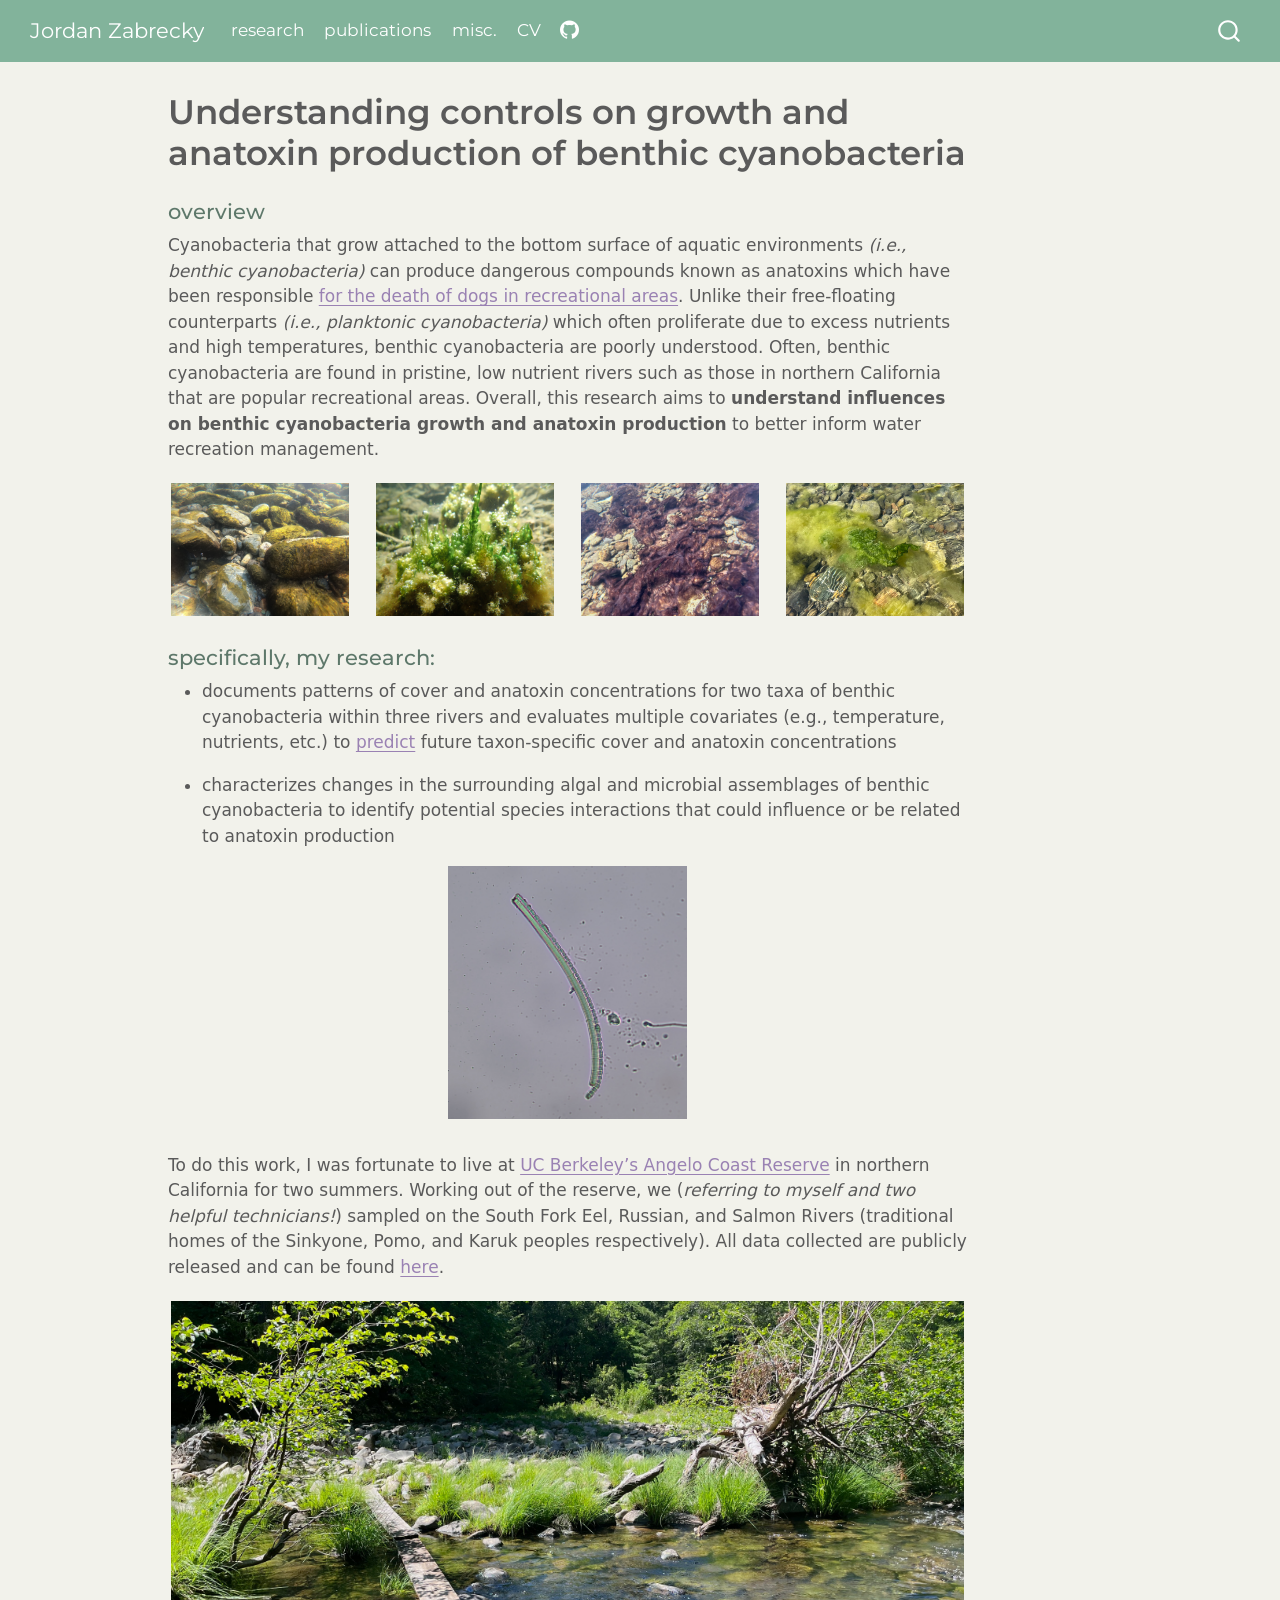
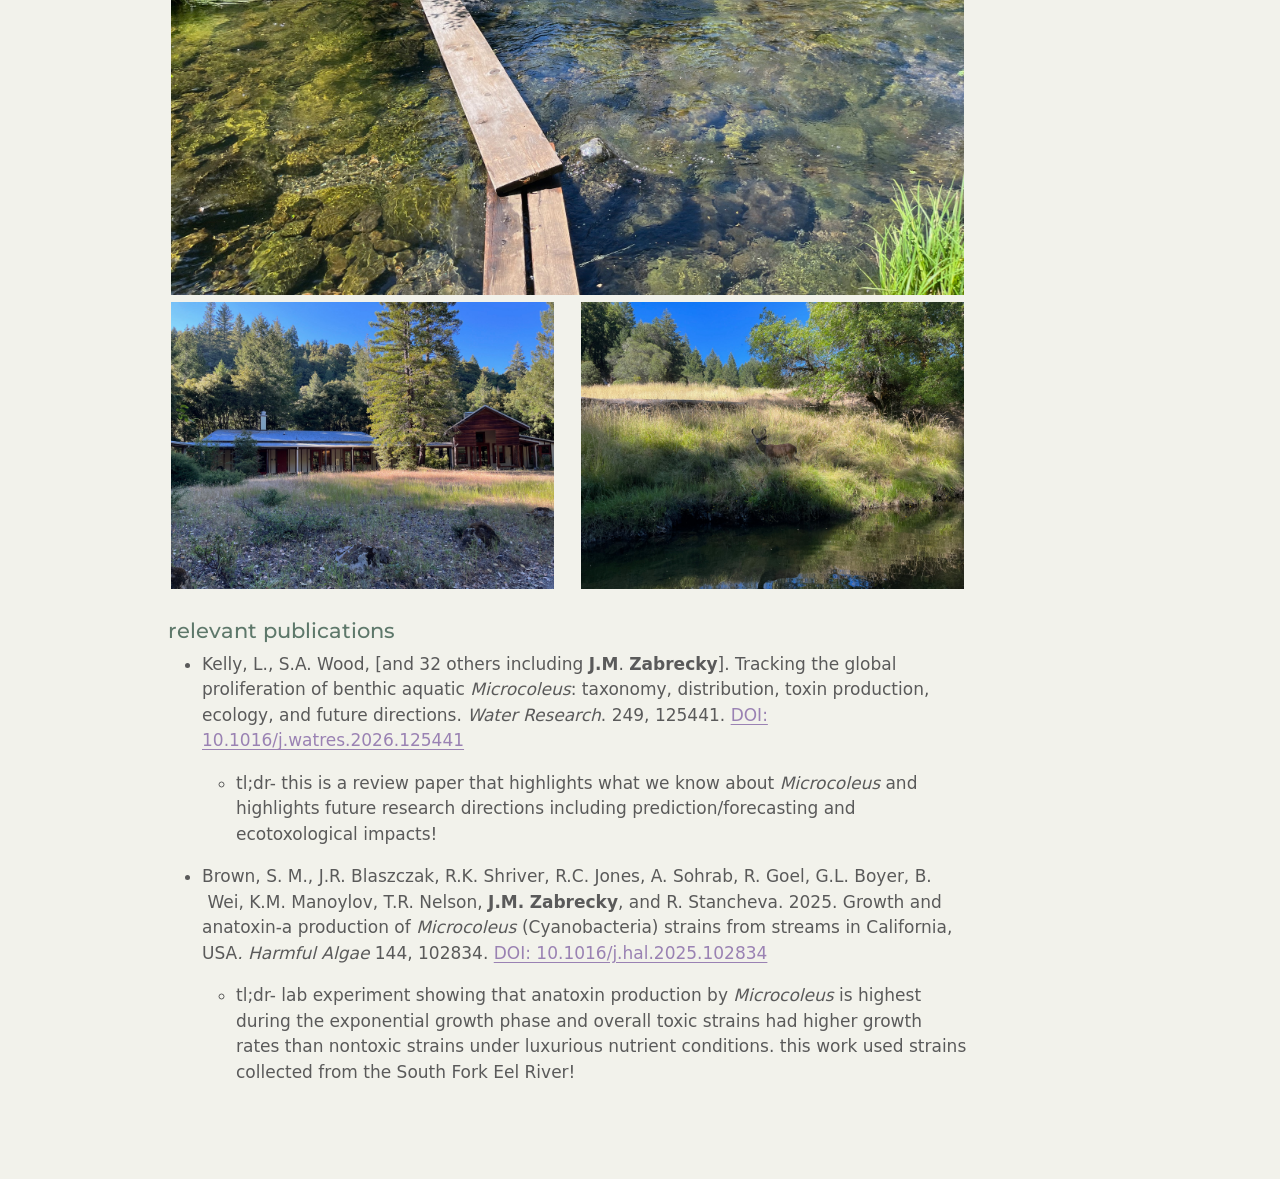
==== docs/research/benthic_cyanos_atx/index.html @ 1bb2088d "website upload" ====
<!DOCTYPE html>
<html xmlns="http://www.w3.org/1999/xhtml" lang="en" xml:lang="en"><head>

<meta charset="utf-8">
<meta name="generator" content="quarto-1.9.37">

<meta name="viewport" content="width=device-width, initial-scale=1.0, user-scalable=yes">


<title>Understanding controls on growth and anatoxin production of benthic cyanobacteria – Jordan Zabrecky</title>
<style>
/* Default styles provided by pandoc.
** See https://pandoc.org/MANUAL.html#variables-for-html for config info.
*/
code{white-space: pre-wrap;}
span.smallcaps{font-variant: small-caps;}
div.columns{display: flex; gap: min(4vw, 1.5em);}
div.column{flex: auto; overflow-x: auto;}
div.hanging-indent{margin-left: 1.5em; text-indent: -1.5em;}
ul.task-list{list-style: none;}
ul.task-list li input[type="checkbox"] {
  width: 0.8em;
  margin: 0 0.8em 0.2em -1em; /* quarto-specific, see https://github.com/quarto-dev/quarto-cli/issues/4556 */ 
  vertical-align: middle;
}
</style>


<script src="../../site_libs/quarto-nav/quarto-nav.js"></script>
<script src="../../site_libs/quarto-nav/headroom.min.js"></script>
<script src="../../site_libs/clipboard/clipboard.min.js"></script>
<script src="../../site_libs/quarto-search/autocomplete.umd.js"></script>
<script src="../../site_libs/quarto-search/fuse.min.js"></script>
<script src="../../site_libs/quarto-search/quarto-search.js"></script>
<meta name="quarto:offset" content="../../">
<link href="../../images/cosmarium_icon.png" rel="icon" type="image/png">
<script src="../../site_libs/quarto-html/quarto.js" type="module"></script>
<script src="../../site_libs/quarto-html/tabsets/tabsets.js" type="module"></script>
<script src="../../site_libs/quarto-html/popper.min.js"></script>
<script src="../../site_libs/quarto-html/tippy.umd.min.js"></script>
<script src="../../site_libs/quarto-html/anchor.min.js"></script>
<link href="../../site_libs/quarto-html/tippy.css" rel="stylesheet">
<link href="../../site_libs/quarto-html/quarto-syntax-highlighting-7f8f88aac4f3542376d5c11b86a4c14d.css" rel="stylesheet" id="quarto-text-highlighting-styles">
<script src="../../site_libs/bootstrap/bootstrap.min.js"></script>
<link href="../../site_libs/bootstrap/bootstrap-icons.css" rel="stylesheet">
<link href="../../site_libs/bootstrap/bootstrap-3b8d7bf705b53ce756fde6bfeed96a06.min.css" rel="stylesheet" append-hash="true" id="quarto-bootstrap" data-mode="light">
<script src="../../site_libs/quarto-contrib/glightbox/glightbox.min.js"></script>
<link href="../../site_libs/quarto-contrib/glightbox/glightbox.min.css" rel="stylesheet">
<link href="../../site_libs/quarto-contrib/glightbox/lightbox.css" rel="stylesheet">
<script id="quarto-search-options" type="application/json">{
  "location": "navbar",
  "copy-button": false,
  "collapse-after": 3,
  "panel-placement": "end",
  "type": "overlay",
  "limit": 50,
  "keyboard-shortcut": [
    "f",
    "/",
    "s"
  ],
  "show-item-context": false,
  "language": {
    "search-no-results-text": "No results",
    "search-matching-documents-text": "matching documents",
    "search-copy-link-title": "Copy link to search",
    "search-hide-matches-text": "Hide additional matches",
    "search-more-match-text": "more match in this document",
    "search-more-matches-text": "more matches in this document",
    "search-clear-button-title": "Clear",
    "search-text-placeholder": "",
    "search-detached-cancel-button-title": "Cancel",
    "search-submit-button-title": "Submit",
    "search-label": "Search"
  }
}</script>


<link rel="stylesheet" href="../../styles.css">
</head>

<body class="nav-fixed quarto-light">

<div id="quarto-search-results"></div>
  <header id="quarto-header" class="headroom fixed-top">
    <nav class="navbar navbar-expand-lg " data-bs-theme="dark">
      <div class="navbar-container container-fluid">
      <div class="navbar-brand-container mx-auto">
    <a class="navbar-brand" href="../../index.html">
    <span class="navbar-title">Jordan Zabrecky</span>
    </a>
  </div>
            <div id="quarto-search" class="" title="Search"></div>
          <button class="navbar-toggler" type="button" data-bs-toggle="collapse" data-bs-target="#navbarCollapse" aria-controls="navbarCollapse" role="menu" aria-expanded="false" aria-label="Toggle navigation" onclick="if (window.quartoToggleHeadroom) { window.quartoToggleHeadroom(); }">
  <span class="navbar-toggler-icon"></span>
</button>
          <div class="collapse navbar-collapse" id="navbarCollapse">
            <ul class="navbar-nav navbar-nav-scroll me-auto">
  <li class="nav-item">
    <a class="nav-link" href="../../research.html"> 
<span class="menu-text">research</span></a>
  </li>  
  <li class="nav-item">
    <a class="nav-link" href="../../publications.html"> 
<span class="menu-text">publications</span></a>
  </li>  
  <li class="nav-item">
    <a class="nav-link" href="../../misc.html"> 
<span class="menu-text">misc.</span></a>
  </li>  
  <li class="nav-item">
    <a class="nav-link" href="../../cv/JordanZabrecky_CV.pdf"> 
<span class="menu-text">CV</span></a>
  </li>  
  <li class="nav-item compact">
    <a class="nav-link" href="https://github.com/jzabrecky" target="_blank"> <i class="bi bi-github" role="img">
</i> 
<span class="menu-text"></span></a>
  </li>  
</ul>
          </div> <!-- /navcollapse -->
            <div class="quarto-navbar-tools">
</div>
      </div> <!-- /container-fluid -->
    </nav>
</header>
<!-- content -->
<div id="quarto-content" class="quarto-container page-columns page-rows-contents page-layout-article page-navbar">
<!-- sidebar -->
<!-- margin-sidebar -->
    <div id="quarto-margin-sidebar" class="sidebar margin-sidebar zindex-bottom">
        
    </div>
<!-- main -->
<main class="content" id="quarto-document-content">

<header id="title-block-header" class="quarto-title-block default">
<div class="quarto-title">
<h1 class="title">Understanding controls on growth and anatoxin production of benthic cyanobacteria</h1>
</div>



<div class="quarto-title-meta">

    
  
    
  </div>
  


</header>


<section id="overview" class="level4">
<h4 class="anchored" data-anchor-id="overview">overview</h4>
<p>Cyanobacteria that grow attached to the bottom surface of aquatic environments <em>(i.e., benthic cyanobacteria)</em> can produce dangerous compounds known as anatoxins which have been responsible <a href="https://www.pnas.org/doi/10.1073/pnas.2407913121">for the death of dogs in recreational areas</a>. Unlike their free-floating counterparts <em>(i.e., planktonic cyanobacteria)</em> which often proliferate due to excess nutrients and high temperatures, benthic cyanobacteria are poorly understood. Often, benthic cyanobacteria are found in pristine, low nutrient rivers such as those in northern California that are popular recreational areas. Overall, this research aims to <strong>understand influences on benthic cyanobacteria growth and anatoxin production</strong> to better inform water recreation management.</p>
<div class="quarto-layout-panel" data-layout="[[1, 1, 1, 1]]">
<div class="quarto-layout-row">
<div class="quarto-layout-cell" style="flex-basis: 25.0%;justify-content: center;">
<p><a href="images/microcoleus1.jpeg" class="lightbox" data-gallery="BC" data-glightbox="description: .lightbox-desc-1;"><img src="images/microcoleus1.jpeg" class="img-fluid"></a></p>
</div>
<div class="quarto-layout-cell" style="flex-basis: 25.0%;justify-content: center;">
<p><a href="images/anabaena1.jpeg" class="lightbox" data-gallery="BC" data-glightbox="description: .lightbox-desc-2;"><img src="images/anabaena1.jpeg" class="img-fluid"></a></p>
</div>
<div class="quarto-layout-cell" style="flex-basis: 25.0%;justify-content: center;">
<p><a href="images/microcoleus2.jpeg" class="lightbox" data-gallery="BC" data-glightbox="description: .lightbox-desc-3;"><img src="images/microcoleus2.jpeg" class="img-fluid"></a></p>
</div>
<div class="quarto-layout-cell" style="flex-basis: 25.0%;justify-content: center;">
<p><a href="images/anabaena2.jpeg" class="lightbox" data-gallery="BC" data-glightbox="description: .lightbox-desc-4;"><img src="images/anabaena2.jpeg" class="img-fluid"></a></p>
</div>
</div>
</div>
</section>
<section id="specifically-my-research" class="level4">
<h4 class="anchored" data-anchor-id="specifically-my-research">specifically, my research:</h4>
<ul>
<li><p>documents patterns of cover and anatoxin concentrations for two taxa of benthic cyanobacteria within three rivers and evaluates multiple covariates (e.g., temperature, nutrients, etc.) to <a href="./research/forecasting_cyanos/">predict</a> future taxon-specific cover and anatoxin concentrations</p></li>
<li><p>characterizes changes in the surrounding algal and microbial assemblages of benthic cyanobacteria to identify potential species interactions that could influence or be related to anatoxin production</p></li>
</ul>
<div class="quarto-figure quarto-figure-center">
<figure class="figure">
<p><a href="images/microscopy.jpeg" class="lightbox" data-gallery="quarto-lightbox-gallery-5" data-glightbox="description: .lightbox-desc-5;"><img src="images/microscopy.jpeg" class="img-fluid quarto-figure quarto-figure-center figure-img" style="width:30.0%"></a></p>
</figure>
</div>
<p>To do this work, I was fortunate to live at <a href="https://angelo.ucnrs.org/">UC Berkeley’s Angelo Coast Reserve</a> in northern California for two summers. Working out of the reserve, we (<em>referring to myself and two helpful technicians!</em>) sampled on the South Fork Eel, Russian, and Salmon Rivers (traditional homes of the Sinkyone, Pomo, and Karuk peoples respectively). All data collected are publicly released and can be found <a href="https://portal.edirepository.org/nis/mapbrowse?packageid=edi.1974.3">here</a>.</p>
<div class="quarto-layout-panel" data-layout="[[1], [1, 1]]">
<div class="quarto-layout-row">
<div class="quarto-layout-cell" style="flex-basis: 100.0%;justify-content: center;">
<p><a href="images/angelo_hike.jpeg" class="lightbox" data-gallery="angelo" data-glightbox="description: .lightbox-desc-6;"><img src="images/angelo_hike.jpeg" class="img-fluid"></a></p>
</div>
</div>
<div class="quarto-layout-row">
<div class="quarto-layout-cell" style="flex-basis: 50.0%;justify-content: center;">
<p><a href="images/angelo_lab.jpeg" class="lightbox" data-gallery="angelo" data-glightbox="description: .lightbox-desc-7;"><img src="images/angelo_lab.jpeg" class="img-fluid"></a></p>
</div>
<div class="quarto-layout-cell" style="flex-basis: 50.0%;justify-content: center;">
<p><a href="images/angelo_deer.jpeg" class="lightbox" data-gallery="angelo" data-glightbox="description: .lightbox-desc-8;"><img src="images/angelo_deer.jpeg" class="img-fluid"></a></p>
</div>
</div>
</div>
</section>
<section id="relevant-publications" class="level4">
<h4 class="anchored" data-anchor-id="relevant-publications">relevant publications</h4>
<ul>
<li><p>Kelly, L., S.A. Wood, [and 32 others including <strong>J.M</strong>. <strong>Zabrecky</strong>]. Tracking the global proliferation of benthic aquatic <em>Microcoleus</em>: taxonomy, distribution, toxin production, ecology, and future directions. <em>Water Research</em>. 249, 125441. <a href="https://doi.org/10.1016/j.watres.2026.125441">DOI: 10.1016/j.watres.2026.125441</a></p>
<ul>
<li>tl;dr- this is a review paper that highlights what we know about <i>Microcoleus</i> and highlights future research directions including prediction/forecasting and ecotoxological impacts!</li>
</ul></li>
<li><p>Brown, S. M., J.R. Blaszczak, R.K. Shriver, R.C. Jones, A. Sohrab, R. Goel, G.L. Boyer, B. &nbsp;Wei, K.M. Manoylov, T.R. Nelson, <strong>J.M.</strong> <strong>Zabrecky</strong>, and R. Stancheva. 2025. Growth and anatoxin-a production of <em>Microcoleus</em> (Cyanobacteria) strains from streams in California, USA<em>. Harmful Algae</em> 144, 102834. <a href="https://doi.org/10.1016/j.hal.2025.102834">DOI: 10.1016/j.hal.2025.102834</a></p>
<ul>
<li>tl;dr- lab experiment showing that anatoxin production by <em>Microcoleus</em> is highest during the exponential growth phase and overall toxic strains had higher growth rates than nontoxic strains under luxurious nutrient conditions. this work used strains collected from the South Fork Eel River!</li>
</ul></li>
</ul>


<div class="hidden" aria-hidden="true">
<div class="glightbox-desc lightbox-desc-1">
<p><em>Microcoleus</em> mats in the Salmon River, CA</p>
</div>
<div class="glightbox-desc lightbox-desc-2">
<p><em>Anabaena</em> (green towers) growing on <em>Cladophora</em> (a genus of green algae- <em>the fuzzy stuff on the bottom!</em>) in the South Fork Eel River, CA</p>
</div>
<div class="glightbox-desc lightbox-desc-3">
<p><em>Microcoleus</em> mats in the South Fork Eel River, CA</p>
</div>
<div class="glightbox-desc lightbox-desc-4">
<p><em>Anabaena</em> (emerald green) on <em>Cladophora</em> (genus of green algae) in the South Fork Eel River, CA</p>
</div>
<div class="glightbox-desc lightbox-desc-5">
<p><em>Microcoleus</em> and <em>Anabaena</em> filaments co-existing … in harmony?!</p>
</div>
<div class="glightbox-desc lightbox-desc-6">
<p>Wooden DIY bridge across the an early portion of South Fork Eel River at the Angelo Reserve</p>
</div>
<div class="glightbox-desc lightbox-desc-7">
<p>Lab Facilities at the Angelo Reserve</p>
</div>
<div class="glightbox-desc lightbox-desc-8">
<p>A young deer that would often hang out with me at a swimming hole at the Angelo Reserve in 2022</p>
</div>
</div>
</section>

</main> <!-- /main -->
<script id="quarto-html-after-body" type="application/javascript">
  window.document.addEventListener("DOMContentLoaded", function (event) {
    const icon = "";
    const anchorJS = new window.AnchorJS();
    anchorJS.options = {
      placement: 'right',
      icon: icon
    };
    anchorJS.add('.anchored');
    const isCodeAnnotation = (el) => {
      for (const clz of el.classList) {
        if (clz.startsWith('code-annotation-')) {                     
          return true;
        }
      }
      return false;
    }
    const onCopySuccess = function(e) {
      // button target
      const button = e.trigger;
      // don't keep focus
      button.blur();
      // flash "checked"
      button.classList.add('code-copy-button-checked');
      var currentTitle = button.getAttribute("title");
      button.setAttribute("title", "Copied!");
      let tooltip;
      if (window.bootstrap) {
        button.setAttribute("data-bs-toggle", "tooltip");
        button.setAttribute("data-bs-placement", "left");
        button.setAttribute("data-bs-title", "Copied!");
        tooltip = new bootstrap.Tooltip(button, 
          { trigger: "manual", 
            customClass: "code-copy-button-tooltip",
            offset: [0, -8]});
        tooltip.show();    
      }
      setTimeout(function() {
        if (tooltip) {
          tooltip.hide();
          button.removeAttribute("data-bs-title");
          button.removeAttribute("data-bs-toggle");
          button.removeAttribute("data-bs-placement");
        }
        button.setAttribute("title", currentTitle);
        button.classList.remove('code-copy-button-checked');
      }, 1000);
      // clear code selection
      e.clearSelection();
    }
    const getTextToCopy = function(trigger) {
      const outerScaffold = trigger.parentElement.cloneNode(true);
      const codeEl = outerScaffold.querySelector('code');
      for (const childEl of codeEl.children) {
        if (isCodeAnnotation(childEl)) {
          childEl.remove();
        }
      }
      return codeEl.innerText;
    }
    const clipboard = new window.ClipboardJS('.code-copy-button:not([data-in-quarto-modal])', {
      text: getTextToCopy
    });
    clipboard.on('success', onCopySuccess);
    if (window.document.getElementById('quarto-embedded-source-code-modal')) {
      const clipboardModal = new window.ClipboardJS('.code-copy-button[data-in-quarto-modal]', {
        text: getTextToCopy,
        container: window.document.getElementById('quarto-embedded-source-code-modal')
      });
      clipboardModal.on('success', onCopySuccess);
    }
      var localhostRegex = new RegExp(/^(?:http|https):\/\/localhost\:?[0-9]*\//);
      var mailtoRegex = new RegExp(/^mailto:/);
        var filterRegex = new RegExp('/' + window.location.host + '/');
      var isInternal = (href) => {
          return filterRegex.test(href) || localhostRegex.test(href) || mailtoRegex.test(href);
      }
      // Inspect non-navigation links and adorn them if external
     var links = window.document.querySelectorAll('a[href]:not(.nav-link):not(.navbar-brand):not(.toc-action):not(.sidebar-link):not(.sidebar-item-toggle):not(.pagination-link):not(.no-external):not([aria-hidden]):not(.dropdown-item):not(.quarto-navigation-tool):not(.about-link)');
      for (var i=0; i<links.length; i++) {
        const link = links[i];
        if (!isInternal(link.href)) {
          // undo the damage that might have been done by quarto-nav.js in the case of
          // links that we want to consider external
          if (link.dataset.originalHref !== undefined) {
            link.href = link.dataset.originalHref;
          }
        }
      }
    function tippyHover(el, contentFn, onTriggerFn, onUntriggerFn) {
      const config = {
        allowHTML: true,
        maxWidth: 500,
        delay: 100,
        arrow: false,
        appendTo: function(el) {
            return el.parentElement;
        },
        interactive: true,
        interactiveBorder: 10,
        theme: 'quarto',
        placement: 'bottom-start',
      };
      if (contentFn) {
        config.content = contentFn;
      }
      if (onTriggerFn) {
        config.onTrigger = onTriggerFn;
      }
      if (onUntriggerFn) {
        config.onUntrigger = onUntriggerFn;
      }
      window.tippy(el, config); 
    }
    const noterefs = window.document.querySelectorAll('a[role="doc-noteref"]');
    for (var i=0; i<noterefs.length; i++) {
      const ref = noterefs[i];
      tippyHover(ref, function() {
        // use id or data attribute instead here
        let href = ref.getAttribute('data-footnote-href') || ref.getAttribute('href');
        try { href = new URL(href).hash; } catch {}
        const id = href.replace(/^#\/?/, "");
        const note = window.document.getElementById(id);
        if (note) {
          return note.innerHTML;
        } else {
          return "";
        }
      });
    }
    const xrefs = window.document.querySelectorAll('a.quarto-xref');
    const processXRef = (id, note) => {
      // Strip column container classes
      const stripColumnClz = (el) => {
        el.classList.remove("page-full", "page-columns");
        if (el.children) {
          for (const child of el.children) {
            stripColumnClz(child);
          }
        }
      }
      stripColumnClz(note)
      if (id === null || id.startsWith('sec-')) {
        // Special case sections, only their first couple elements
        const container = document.createElement("div");
        if (note.children && note.children.length > 2) {
          container.appendChild(note.children[0].cloneNode(true));
          for (let i = 1; i < note.children.length; i++) {
            const child = note.children[i];
            if (child.tagName === "P" && child.innerText === "") {
              continue;
            } else {
              container.appendChild(child.cloneNode(true));
              break;
            }
          }
          if (window.Quarto?.typesetMath) {
            window.Quarto.typesetMath(container);
          }
          return container.innerHTML
        } else {
          if (window.Quarto?.typesetMath) {
            window.Quarto.typesetMath(note);
          }
          return note.innerHTML;
        }
      } else {
        // Remove any anchor links if they are present
        const anchorLink = note.querySelector('a.anchorjs-link');
        if (anchorLink) {
          anchorLink.remove();
        }
        if (window.Quarto?.typesetMath) {
          window.Quarto.typesetMath(note);
        }
        if (note.classList.contains("callout")) {
          return note.outerHTML;
        } else {
          return note.innerHTML;
        }
      }
    }
    for (var i=0; i<xrefs.length; i++) {
      const xref = xrefs[i];
      tippyHover(xref, undefined, function(instance) {
        instance.disable();
        let url = xref.getAttribute('href');
        let hash = undefined; 
        if (url.startsWith('#')) {
          hash = url;
        } else {
          try { hash = new URL(url).hash; } catch {}
        }
        if (hash) {
          const id = hash.replace(/^#\/?/, "");
          const note = window.document.getElementById(id);
          if (note !== null) {
            try {
              const html = processXRef(id, note.cloneNode(true));
              instance.setContent(html);
            } finally {
              instance.enable();
              instance.show();
            }
          } else {
            // See if we can fetch this
            fetch(url.split('#')[0])
            .then(res => res.text())
            .then(html => {
              const parser = new DOMParser();
              const htmlDoc = parser.parseFromString(html, "text/html");
              const note = htmlDoc.getElementById(id);
              if (note !== null) {
                const html = processXRef(id, note);
                instance.setContent(html);
              } 
            }).finally(() => {
              instance.enable();
              instance.show();
            });
          }
        } else {
          // See if we can fetch a full url (with no hash to target)
          // This is a special case and we should probably do some content thinning / targeting
          fetch(url)
          .then(res => res.text())
          .then(html => {
            const parser = new DOMParser();
            const htmlDoc = parser.parseFromString(html, "text/html");
            const note = htmlDoc.querySelector('main.content');
            if (note !== null) {
              // This should only happen for chapter cross references
              // (since there is no id in the URL)
              // remove the first header
              if (note.children.length > 0 && note.children[0].tagName === "HEADER") {
                note.children[0].remove();
              }
              const html = processXRef(null, note);
              instance.setContent(html);
            } 
          }).finally(() => {
            instance.enable();
            instance.show();
          });
        }
      }, function(instance) {
      });
    }
        let selectedAnnoteEl;
        const selectorForAnnotation = ( cell, annotation) => {
          let cellAttr = 'data-code-cell="' + cell + '"';
          let lineAttr = 'data-code-annotation="' +  annotation + '"';
          const selector = 'span[' + cellAttr + '][' + lineAttr + ']';
          return selector;
        }
        const selectCodeLines = (annoteEl) => {
          const doc = window.document;
          const targetCell = annoteEl.getAttribute("data-target-cell");
          const targetAnnotation = annoteEl.getAttribute("data-target-annotation");
          const annoteSpan = window.document.querySelector(selectorForAnnotation(targetCell, targetAnnotation));
          const lines = annoteSpan.getAttribute("data-code-lines").split(",");
          const lineIds = lines.map((line) => {
            return targetCell + "-" + line;
          })
          let top = null;
          let height = null;
          let parent = null;
          if (lineIds.length > 0) {
              //compute the position of the single el (top and bottom and make a div)
              const el = window.document.getElementById(lineIds[0]);
              top = el.offsetTop;
              height = el.offsetHeight;
              parent = el.parentElement.parentElement;
            if (lineIds.length > 1) {
              const lastEl = window.document.getElementById(lineIds[lineIds.length - 1]);
              const bottom = lastEl.offsetTop + lastEl.offsetHeight;
              height = bottom - top;
            }
            if (top !== null && height !== null && parent !== null) {
              // cook up a div (if necessary) and position it 
              let div = window.document.getElementById("code-annotation-line-highlight");
              if (div === null) {
                div = window.document.createElement("div");
                div.setAttribute("id", "code-annotation-line-highlight");
                div.style.position = 'absolute';
                parent.appendChild(div);
              }
              div.style.top = top - 2 + "px";
              div.style.height = height + 4 + "px";
              div.style.left = 0;
              let gutterDiv = window.document.getElementById("code-annotation-line-highlight-gutter");
              if (gutterDiv === null) {
                gutterDiv = window.document.createElement("div");
                gutterDiv.setAttribute("id", "code-annotation-line-highlight-gutter");
                gutterDiv.style.position = 'absolute';
                const codeCell = window.document.getElementById(targetCell);
                const gutter = codeCell.querySelector('.code-annotation-gutter');
                gutter.appendChild(gutterDiv);
              }
              gutterDiv.style.top = top - 2 + "px";
              gutterDiv.style.height = height + 4 + "px";
            }
            selectedAnnoteEl = annoteEl;
          }
        };
        const unselectCodeLines = () => {
          const elementsIds = ["code-annotation-line-highlight", "code-annotation-line-highlight-gutter"];
          elementsIds.forEach((elId) => {
            const div = window.document.getElementById(elId);
            if (div) {
              div.remove();
            }
          });
          selectedAnnoteEl = undefined;
        };
          // Handle positioning of the toggle
      window.addEventListener(
        "resize",
        throttle(() => {
          elRect = undefined;
          if (selectedAnnoteEl) {
            selectCodeLines(selectedAnnoteEl);
          }
        }, 10)
      );
      function throttle(fn, ms) {
      let throttle = false;
      let timer;
        return (...args) => {
          if(!throttle) { // first call gets through
              fn.apply(this, args);
              throttle = true;
          } else { // all the others get throttled
              if(timer) clearTimeout(timer); // cancel #2
              timer = setTimeout(() => {
                fn.apply(this, args);
                timer = throttle = false;
              }, ms);
          }
        };
      }
        // Attach click handler to the DT
        const annoteDls = window.document.querySelectorAll('dt[data-target-cell]');
        for (const annoteDlNode of annoteDls) {
          annoteDlNode.addEventListener('click', (event) => {
            const clickedEl = event.target;
            if (clickedEl !== selectedAnnoteEl) {
              unselectCodeLines();
              const activeEl = window.document.querySelector('dt[data-target-cell].code-annotation-active');
              if (activeEl) {
                activeEl.classList.remove('code-annotation-active');
              }
              selectCodeLines(clickedEl);
              clickedEl.classList.add('code-annotation-active');
            } else {
              // Unselect the line
              unselectCodeLines();
              clickedEl.classList.remove('code-annotation-active');
            }
          });
        }
    const findCites = (el) => {
      const parentEl = el.parentElement;
      if (parentEl) {
        const cites = parentEl.dataset.cites;
        if (cites) {
          return {
            el,
            cites: cites.split(' ')
          };
        } else {
          return findCites(el.parentElement)
        }
      } else {
        return undefined;
      }
    };
    var bibliorefs = window.document.querySelectorAll('a[role="doc-biblioref"]');
    for (var i=0; i<bibliorefs.length; i++) {
      const ref = bibliorefs[i];
      const citeInfo = findCites(ref);
      if (citeInfo) {
        tippyHover(citeInfo.el, function() {
          var popup = window.document.createElement('div');
          citeInfo.cites.forEach(function(cite) {
            var citeDiv = window.document.createElement('div');
            citeDiv.classList.add('hanging-indent');
            citeDiv.classList.add('csl-entry');
            var biblioDiv = window.document.getElementById('ref-' + cite);
            if (biblioDiv) {
              citeDiv.innerHTML = biblioDiv.innerHTML;
            }
            popup.appendChild(citeDiv);
          });
          return popup.innerHTML;
        });
      }
    }
  });
  </script>
</div> <!-- /content -->
<script>var lightboxQuarto = GLightbox({"closeEffect":"zoom","descPosition":"bottom","loop":false,"openEffect":"zoom","selector":".lightbox"});
(function() {
  let previousOnload = window.onload;
  window.onload = () => {
    if (previousOnload) {
      previousOnload();
    }
    lightboxQuarto.on('slide_before_load', (data) => {
      const { slideIndex, slideNode, slideConfig, player, trigger } = data;
      const href = trigger.getAttribute('href');
      if (href !== null) {
        const imgEl = window.document.querySelector(`a[href="${href}"] img`);
        if (imgEl !== null) {
          const srcAttr = imgEl.getAttribute("src");
          if (srcAttr && srcAttr.startsWith("data:")) {
            slideConfig.href = srcAttr;
          }
        }
      } 
    });
  
    lightboxQuarto.on('slide_after_load', (data) => {
      const { slideIndex, slideNode, slideConfig, player, trigger } = data;
      if (window.Quarto?.typesetMath) {
        window.Quarto.typesetMath(slideNode);
      }
    });
  
  };
  
})();
          </script>




</body></html>
---- docs/site_libs/quarto-html/tippy.css ----
.tippy-box[data-animation=fade][data-state=hidden]{opacity:0}[data-tippy-root]{max-width:calc(100vw - 10px)}.tippy-box{position:relative;background-color:#333;color:#fff;border-radius:4px;font-size:14px;line-height:1.4;white-space:normal;outline:0;transition-property:transform,visibility,opacity}.tippy-box[data-placement^=top]>.tippy-arrow{bottom:0}.tippy-box[data-placement^=top]>.tippy-arrow:before{bottom:-7px;left:0;border-width:8px 8px 0;border-top-color:initial;transform-origin:center top}.tippy-box[data-placement^=bottom]>.tippy-arrow{top:0}.tippy-box[data-placement^=bottom]>.tippy-arrow:before{top:-7px;left:0;border-width:0 8px 8px;border-bottom-color:initial;transform-origin:center bottom}.tippy-box[data-placement^=left]>.tippy-arrow{right:0}.tippy-box[data-placement^=left]>.tippy-arrow:before{border-width:8px 0 8px 8px;border-left-color:initial;right:-7px;transform-origin:center left}.tippy-box[data-placement^=right]>.tippy-arrow{left:0}.tippy-box[data-placement^=right]>.tippy-arrow:before{left:-7px;border-width:8px 8px 8px 0;border-right-color:initial;transform-origin:center right}.tippy-box[data-inertia][data-state=visible]{transition-timing-function:cubic-bezier(.54,1.5,.38,1.11)}.tippy-arrow{width:16px;height:16px;color:#333}.tippy-arrow:before{content:"";position:absolute;border-color:transparent;border-style:solid}.tippy-content{position:relative;padding:5px 9px;z-index:1}
---- docs/site_libs/quarto-html/quarto-syntax-highlighting-7f8f88aac4f3542376d5c11b86a4c14d.css ----
/* quarto syntax highlight colors */
:root {
  --quarto-hl-ot-color: #003B4F;
  --quarto-hl-at-color: #657422;
  --quarto-hl-ss-color: #20794D;
  --quarto-hl-an-color: #5E5E5E;
  --quarto-hl-fu-color: #4758AB;
  --quarto-hl-st-color: #20794D;
  --quarto-hl-cf-color: #003B4F;
  --quarto-hl-op-color: #5E5E5E;
  --quarto-hl-er-color: #AD0000;
  --quarto-hl-bn-color: #AD0000;
  --quarto-hl-al-color: #AD0000;
  --quarto-hl-va-color: #111111;
  --quarto-hl-bu-color: inherit;
  --quarto-hl-ex-color: inherit;
  --quarto-hl-pp-color: #AD0000;
  --quarto-hl-in-color: #5E5E5E;
  --quarto-hl-vs-color: #20794D;
  --quarto-hl-wa-color: #5E5E5E;
  --quarto-hl-do-color: #5E5E5E;
  --quarto-hl-im-color: #00769E;
  --quarto-hl-ch-color: #20794D;
  --quarto-hl-dt-color: #AD0000;
  --quarto-hl-fl-color: #AD0000;
  --quarto-hl-co-color: #5E5E5E;
  --quarto-hl-cv-color: #5E5E5E;
  --quarto-hl-cn-color: #8f5902;
  --quarto-hl-sc-color: #5E5E5E;
  --quarto-hl-dv-color: #AD0000;
  --quarto-hl-kw-color: #003B4F;
}

/* other quarto variables */
:root {
  --quarto-font-monospace: SFMono-Regular, Menlo, Monaco, Consolas, "Liberation Mono", "Courier New", monospace;
}

/* syntax highlight based on Pandoc's rules */
pre > code.sourceCode > span {
  color: #003B4F;
}

code.sourceCode > span {
  color: #003B4F;
}

div.sourceCode,
div.sourceCode pre.sourceCode {
  color: #003B4F;
}

/* Normal */
code span {
  color: #003B4F;
}

/* Alert */
code span.al {
  color: #AD0000;
  font-style: inherit;
}

/* Annotation */
code span.an {
  color: #5E5E5E;
  font-style: inherit;
}

/* Attribute */
code span.at {
  color: #657422;
  font-style: inherit;
}

/* BaseN */
code span.bn {
  color: #AD0000;
  font-style: inherit;
}

/* BuiltIn */
code span.bu {
  font-style: inherit;
}

/* ControlFlow */
code span.cf {
  color: #003B4F;
  font-weight: bold;
  font-style: inherit;
}

/* Char */
code span.ch {
  color: #20794D;
  font-style: inherit;
}

/* Constant */
code span.cn {
  color: #8f5902;
  font-style: inherit;
}

/* Comment */
code span.co {
  color: #5E5E5E;
  font-style: inherit;
}

/* CommentVar */
code span.cv {
  color: #5E5E5E;
  font-style: italic;
}

/* Documentation */
code span.do {
  color: #5E5E5E;
  font-style: italic;
}

/* DataType */
code span.dt {
  color: #AD0000;
  font-style: inherit;
}

/* DecVal */
code span.dv {
  color: #AD0000;
  font-style: inherit;
}

/* Error */
code span.er {
  color: #AD0000;
  font-style: inherit;
}

/* Extension */
code span.ex {
  font-style: inherit;
}

/* Float */
code span.fl {
  color: #AD0000;
  font-style: inherit;
}

/* Function */
code span.fu {
  color: #4758AB;
  font-style: inherit;
}

/* Import */
code span.im {
  color: #00769E;
  font-style: inherit;
}

/* Information */
code span.in {
  color: #5E5E5E;
  font-style: inherit;
}

/* Keyword */
code span.kw {
  color: #003B4F;
  font-weight: bold;
  font-style: inherit;
}

/* Operator */
code span.op {
  color: #5E5E5E;
  font-style: inherit;
}

/* Other */
code span.ot {
  color: #003B4F;
  font-style: inherit;
}

/* Preprocessor */
code span.pp {
  color: #AD0000;
  font-style: inherit;
}

/* SpecialChar */
code span.sc {
  color: #5E5E5E;
  font-style: inherit;
}

/* SpecialString */
code span.ss {
  color: #20794D;
  font-style: inherit;
}

/* String */
code span.st {
  color: #20794D;
  font-style: inherit;
}

/* Variable */
code span.va {
  color: #111111;
  font-style: inherit;
}

/* VerbatimString */
code span.vs {
  color: #20794D;
  font-style: inherit;
}

/* Warning */
code span.wa {
  color: #5E5E5E;
  font-style: italic;
}

.prevent-inlining {
  content: "</";
}

/*# sourceMappingURL=789ad8cd35626ba772517505b42a116e.css.map */
---- docs/styles.css ----
/* css styles */
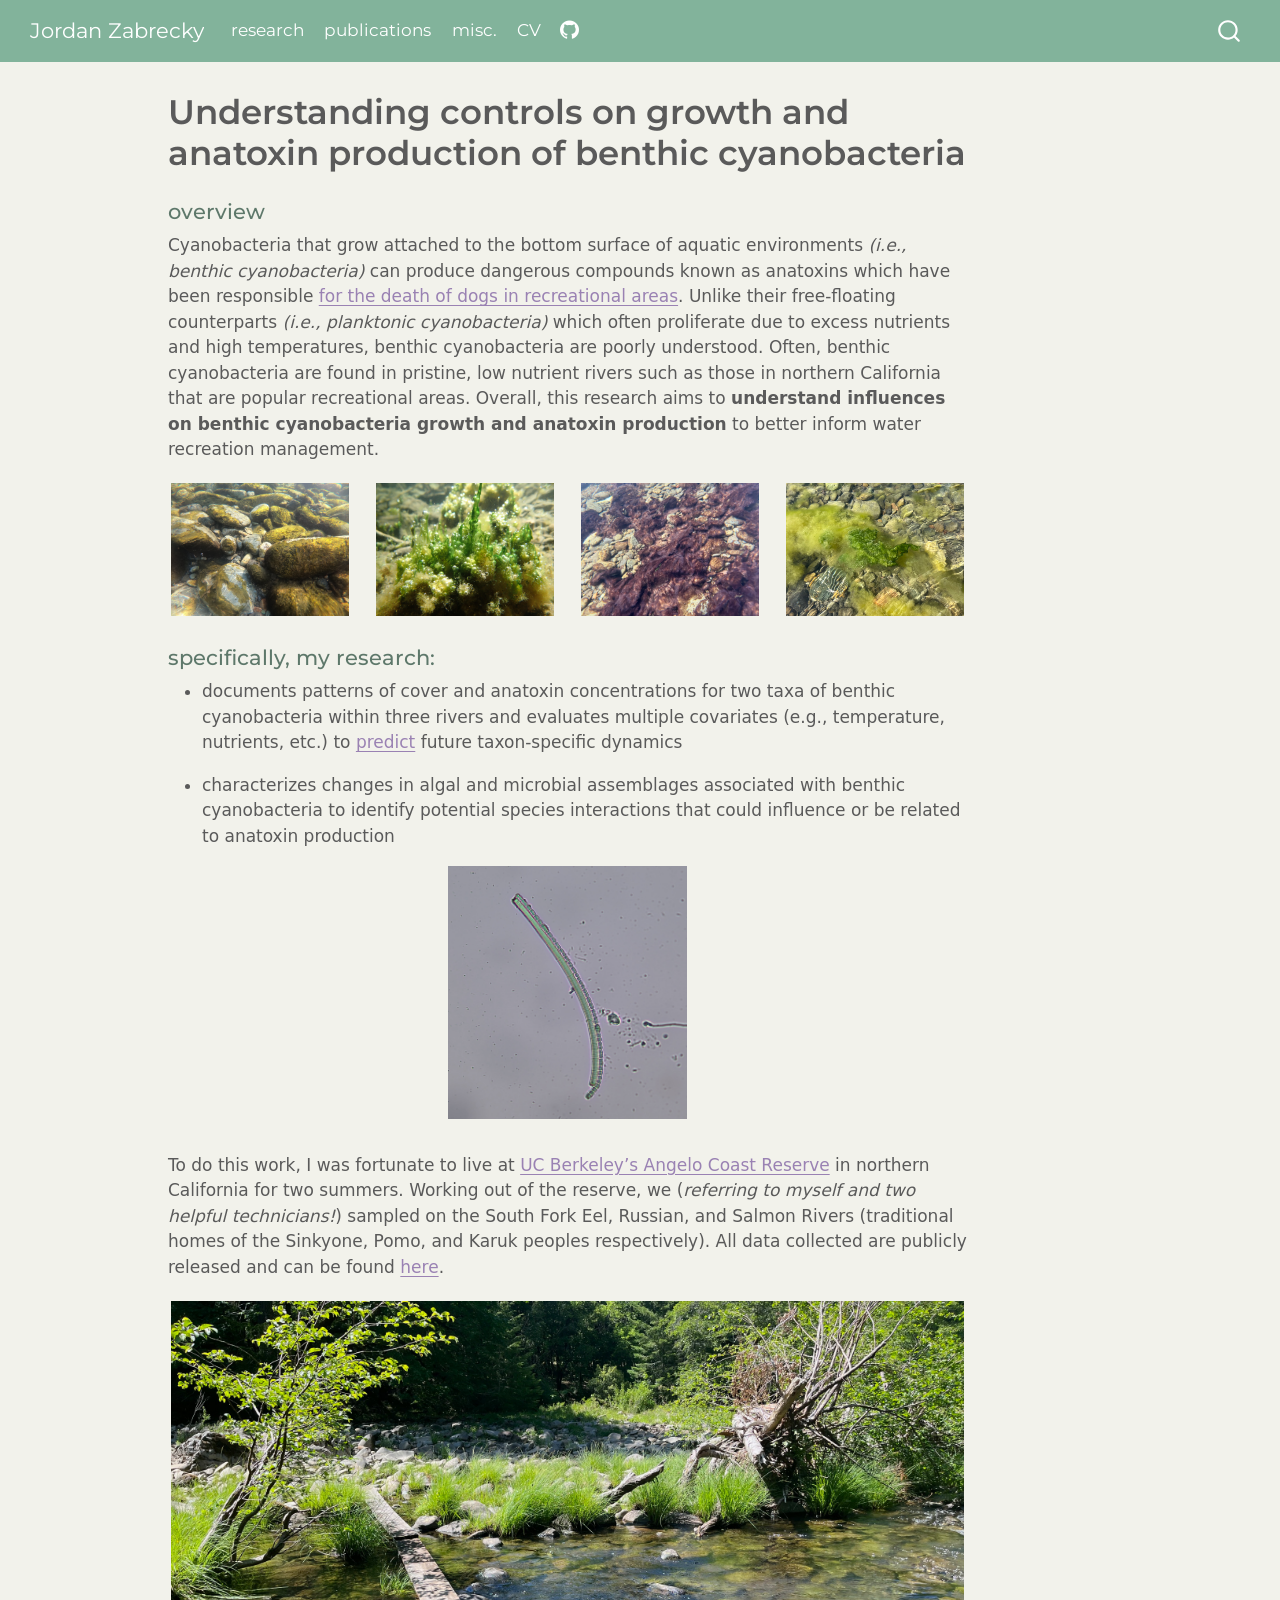
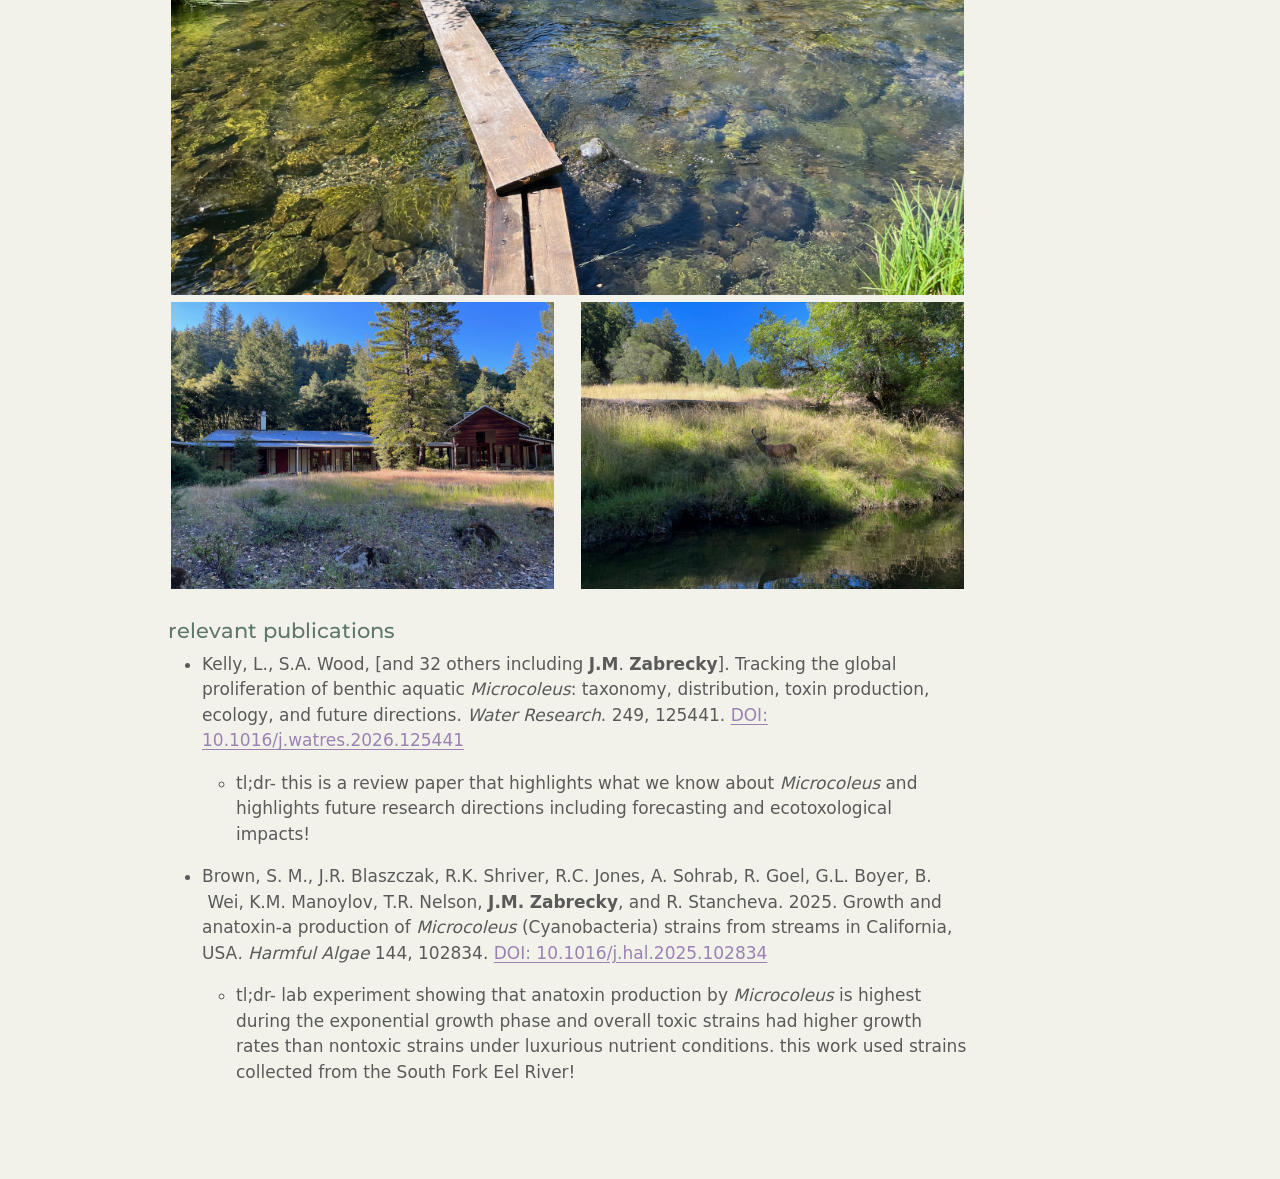
==== commit ac49cec2: "website upload take two" ====
--- a/docs/research/benthic_cyanos_atx/index.html
+++ b/docs/research/benthic_cyanos_atx/index.html
@@ -176,8 +176,8 @@
 <section id="specifically-my-research" class="level4">
 <h4 class="anchored" data-anchor-id="specifically-my-research">specifically, my research:</h4>
 <ul>
-<li><p>documents patterns of cover and anatoxin concentrations for two taxa of benthic cyanobacteria within three rivers and evaluates multiple covariates (e.g., temperature, nutrients, etc.) to <a href="./research/forecasting_cyanos/">predict</a> future taxon-specific cover and anatoxin concentrations</p></li>
-<li><p>characterizes changes in the surrounding algal and microbial assemblages of benthic cyanobacteria to identify potential species interactions that could influence or be related to anatoxin production</p></li>
+<li><p>documents patterns of cover and anatoxin concentrations for two taxa of benthic cyanobacteria within three rivers and evaluates multiple covariates (e.g., temperature, nutrients, etc.) to <a href="./research/forecasting_cyanos/">predict</a> future taxon-specific dynamics</p></li>
+<li><p>characterizes changes in algal and microbial assemblages associated with benthic cyanobacteria to identify potential species interactions that could influence or be related to anatoxin production</p></li>
 </ul>
 <div class="quarto-figure quarto-figure-center">
 <figure class="figure">
@@ -206,7 +206,7 @@
 <ul>
 <li><p>Kelly, L., S.A. Wood, [and 32 others including <strong>J.M</strong>. <strong>Zabrecky</strong>]. Tracking the global proliferation of benthic aquatic <em>Microcoleus</em>: taxonomy, distribution, toxin production, ecology, and future directions. <em>Water Research</em>. 249, 125441. <a href="https://doi.org/10.1016/j.watres.2026.125441">DOI: 10.1016/j.watres.2026.125441</a></p>
 <ul>
-<li>tl;dr- this is a review paper that highlights what we know about <i>Microcoleus</i> and highlights future research directions including prediction/forecasting and ecotoxological impacts!</li>
+<li>tl;dr- this is a review paper that highlights what we know about <i>Microcoleus</i> and highlights future research directions including forecasting and ecotoxological impacts!</li>
 </ul></li>
 <li><p>Brown, S. M., J.R. Blaszczak, R.K. Shriver, R.C. Jones, A. Sohrab, R. Goel, G.L. Boyer, B. &nbsp;Wei, K.M. Manoylov, T.R. Nelson, <strong>J.M.</strong> <strong>Zabrecky</strong>, and R. Stancheva. 2025. Growth and anatoxin-a production of <em>Microcoleus</em> (Cyanobacteria) strains from streams in California, USA<em>. Harmful Algae</em> 144, 102834. <a href="https://doi.org/10.1016/j.hal.2025.102834">DOI: 10.1016/j.hal.2025.102834</a></p>
 <ul>
